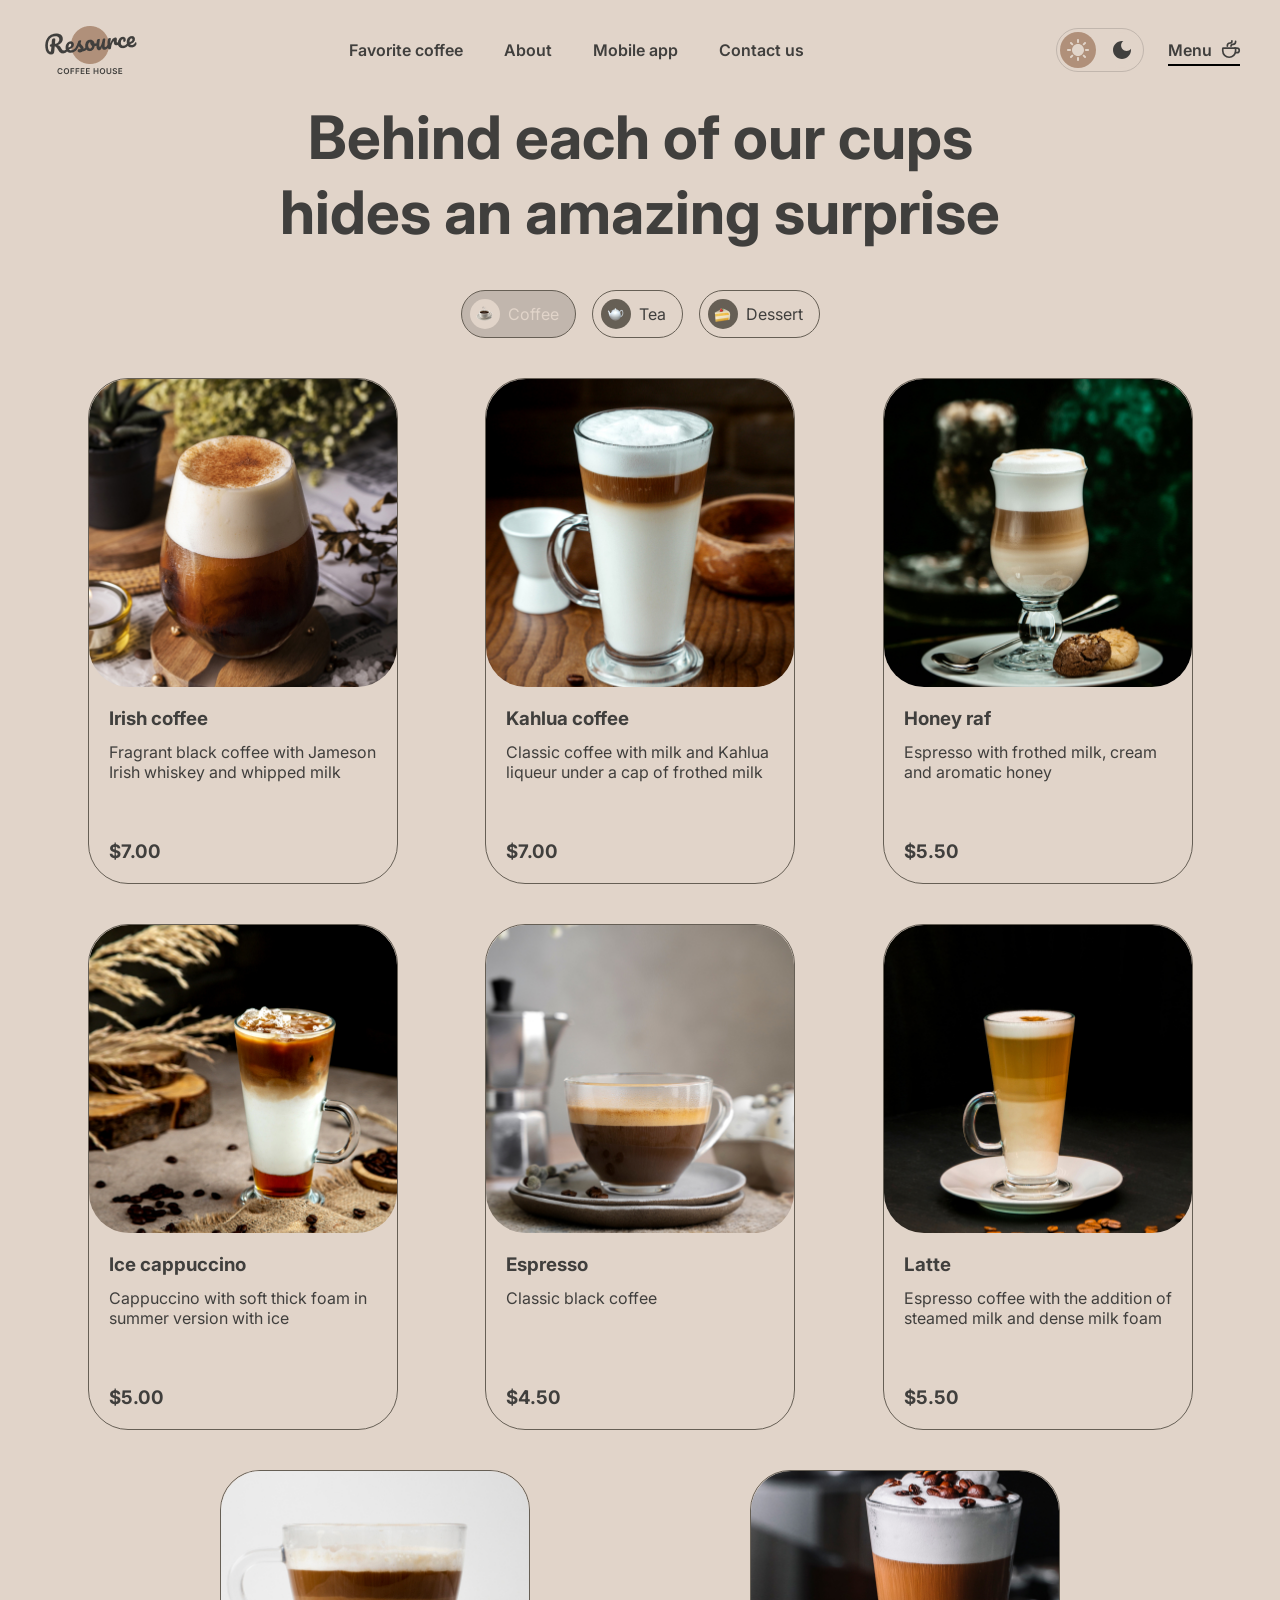
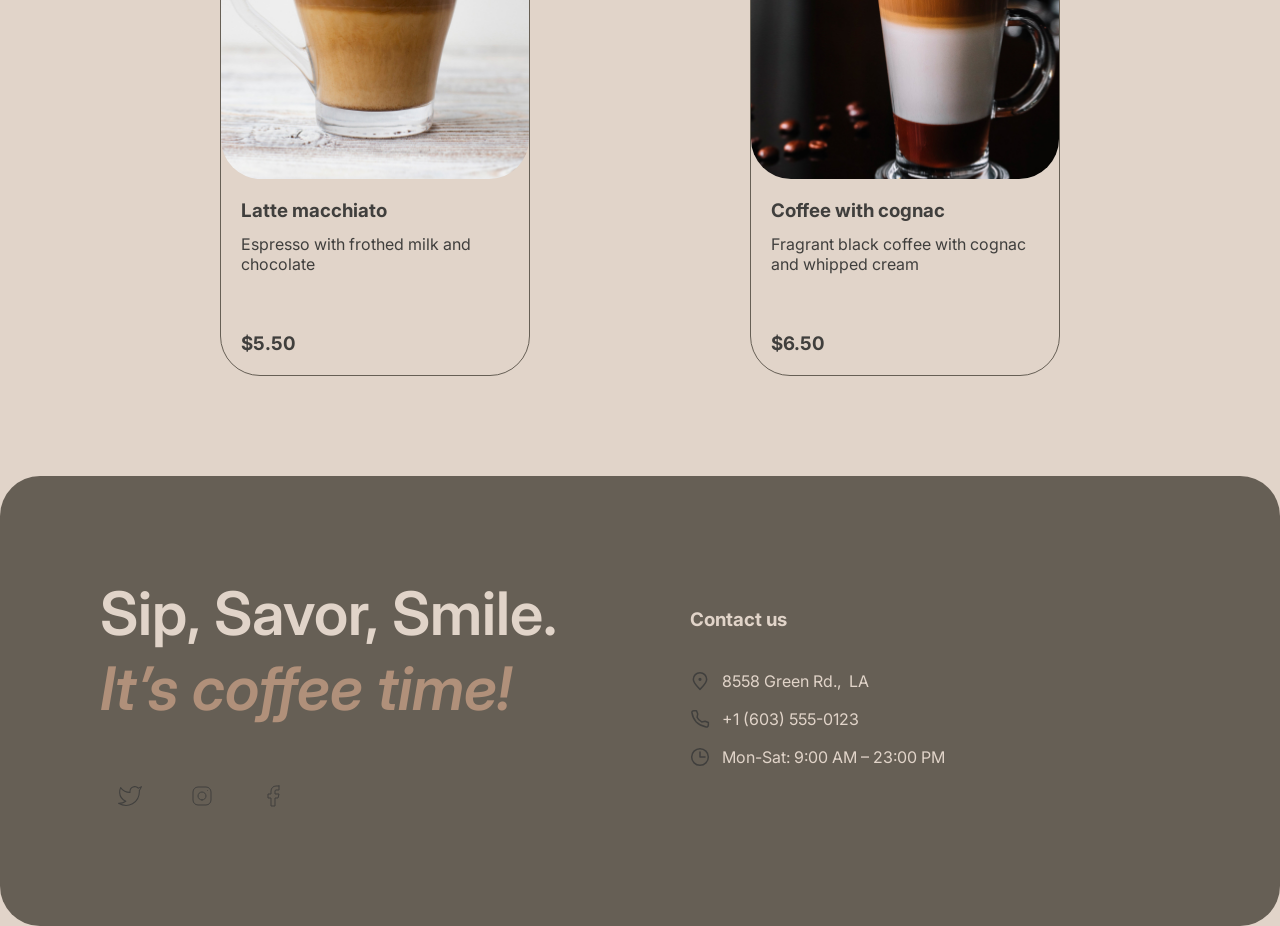
==== menu.html @ 3790f5d2 "fix: correct header nav links" ====
<!DOCTYPE html>
<html lang="en">

<head>
    <meta charset="UTF-8">
    <meta name="viewport" content="width=device-width, initial-scale=1.0">
    <link rel="stylesheet" href="./styles.css">
    <link rel="preconnect" href="https://fonts.googleapis.com">
    <link rel="preconnect" href="https://fonts.gstatic.com" crossorigin>
    <link
        href="https://fonts.googleapis.com/css2?family=Inter:ital,opsz,wght@0,14..32,100..900;1,14..32,100..900&display=swap"
        rel="stylesheet">
    <link rel="icon" type="image/x-icon" href="./assets/logo/logo.png">
    <title>Menu</title>
</head>

<body>
    <header>
        </div>
        <a href="./index.html" class="logo-container"></a>
        <nav>
            <ul>
                <li><a href="./index.html#favorite">Favorite coffee</a></li>
                <li><a href="./index.html#about">About</a></li>
                <li><a href="./index.html#mobile_app">Mobile app</a></li>
                <li><a href="./index.html#contact">Contact us</a></li>
            </ul>
        </nav>
        <div class="control-container">
            <div class="theme-btn">
                <button class="light"></button>
                <button class="dark"></button>
            </div>
            <div class="menu active"><a href="./menu.html">Menu</a></div>
            <div class="burger-btn">
                <span></span>
                <span></span>
            </div>
        </div>
    </header>
    <main>
        <div id="menu">
            <h1>Behind each of our cups hides an<span class="accent"> amazing surprise</span></h1>
            <div class="menu-selection">
                <div class="option active">
                    <div class="icon icon-coffee active"></div>Coffee
                </div>
                <div class="option fake_hover">
                    <div class="icon icon-tea"></div>Tea
                </div>
                <div class="option fake_hover">
                    <div class="icon icon-dessert"></div>Dessert
                </div>
            </div>
            <div class="items">
                <div class="item-card">
                    <div class="item-image coffee1"></div>
                    <div class="item-description">
                        <h3>Irish coffee</h3>
                        <p class="medium">Fragrant black coffee with Jameson Irish whiskey and whipped milk</p>
                        <h3 class="price">$7.00</h3>
                    </div>

                </div>
                <div class="item-card">
                    <div class="item-image coffee2"></div>
                    <div class="item-description">
                        <h3>Kahlua coffee</h3>
                        <p class="medium">Classic coffee with milk and Kahlua liqueur under a cap of frothed milk
                        </p>
                        <h3 class="price">$7.00</h3>
                    </div>

                </div>
                <div class="item-card">
                    <div class="item-image coffee3"></div>
                    <div class="item-description">
                        <h3>Honey raf</h3>
                        <p class="medium">Espresso with frothed milk, cream and aromatic honey</p>
                        <h3 class="price">$5.50</h3>
                    </div>

                </div>
                <div class="item-card">
                    <div class="item-image coffee4"></div>
                    <div class="item-description">
                        <h3>Ice cappuccino</h3>
                        <p class="medium">Cappuccino with soft thick foam in summer version with ice</p>
                        <h3 class="price">$5.00</h3>
                    </div>

                </div>
                <div class="item-card">
                    <div class="item-image coffee5"></div>
                    <div class="item-description">
                        <h3>Espresso</h3>
                        <p class="medium">Classic black coffee</p>
                        <h3 class="price">$4.50</h3>
                    </div>

                </div>
                <div class="item-card">
                    <div class="item-image coffee6"></div>
                    <div class="item-description">
                        <h3>Latte</h3>
                        <p class="medium">Espresso coffee with the addition of steamed milk and dense milk foam</p>
                        <h3 class="price">$5.50</h3>
                    </div>

                </div>
                <div class="item-card">
                    <div class="item-image coffee7"></div>
                    <div class="item-description">
                        <h3>Latte macchiato</h3>
                        <p class="medium">Espresso with frothed milk and chocolate</p>
                        <h3 class="price">$5.50</h3>
                    </div>

                </div>
                <div class="item-card">
                    <div class="item-image coffee8"></div>
                    <div class="item-description">
                        <h3>Coffee with cognac</h3>
                        <p class="medium">Fragrant black coffee with cognac and whipped cream</p>
                        <h3 class="price">$6.50</h3>
                    </div>

                </div>
            </div>
            <div class="refresh-wrapper">
                <div class="refresh-btn"></div>
            </div>
        </div>
    </main>
    <footer id="contact">
        <div class="social-info">
            <h2>Sip, Savor, Smile. <span class="accent">It’s coffee time!</span></h2>
            <div class="social-icons">
                <div class="social twitter"></div>
                <div class="social instagram"></div>
                <div class="social facebook"></div>
            </div>
        </div>
        <div class="contact">
            <h3>Contact us</h3>
            <div class="contact-info">
                <a href="https://www.google.com/maps/place/Park/@53.8864918,30.3527795,14.5z/data=!4m6!3m5!1s0x46d051f1eafa36c5:0x2353c662f886dcbc!8m2!3d53.8942931!4d30.339052!16s%2Fg%2F11f06lzqp8?entry=ttu"
                    target="_blank">
                    <div class="contact-item address">
                        <p class="link-button">8558 Green Rd., &nbsp;LA</p>
                    </div>
                </a>
                <a href="tel:16035550123">
                    <div class="contact-item phone">
                        <p class="link-button">+1 (603) 555-0123</p>
                    </div>
                </a>
                <div class="contact-item working-hours">
                    <p class="link-button">Mon-Sat: 9:00 AM – 23:00 PM</p>
                </div>
            </div>
        </div>
    </footer>
</body>

</html>
---- styles.css ----
:root {
  --text-primary: #403F3D;
  --text-inverse: #E1D4C9;
  --text-accent: #B0907A;
  --bg-page: #E1D4C9;
  --bg-container: #665F55;
  --bg-overlay: rgba(64, 63, 61, 0.8);
  --border-primary: #C1B6AD;
  --border-inverse: #665F55;
  --logo: url('./assets/logo/light.png');
}

[data-theme=dark] {
  --text-primary: #E1D4C9;
  --text-inverse: #E1D4C9;
  --text-accent: #B0907A;
  --bg-page: #292826;
  --bg-container: #403F3D;
  --bg-overlay: rgba(41, 40, 38, 0.8);
  --border-primary: #665F55;
  --border-inverse: #C1B6AD;
  --logo: url('./assets/logo/dark.png');
}

a {
  color: inherit;
  text-decoration: none;
  background-color: transparent;
  cursor: pointer;
}
a:visited, a:hover, a:active, a:focus {
  color: inherit;
  text-decoration: none;
}

button,
input[type=button],
input[type=submit],
input[type=reset] {
  background: none;
  border: none;
  padding: 0;
  margin: 0;
  font: inherit;
  color: inherit;
  cursor: pointer;
  text-align: inherit;
  -webkit-appearance: none;
  -moz-appearance: none;
  appearance: none;
}

* {
  box-sizing: border-box;
  margin: 0;
  padding: 0;
}

ul {
  list-style: none;
  margin: 0;
  padding: 0;
}

html {
  scroll-behavior: smooth;
}

body {
  font-family: "Inter", sans-serif;
  display: flex;
  flex-direction: column;
  justify-content: center;
  background-color: var(--bg-page);
  color: var(--text-primary);
}

header {
  display: flex;
  width: 100%;
  max-width: 1440px;
  margin: 0 auto;
  padding: 20px 40px;
  justify-content: space-between;
}
header .logo-container {
  display: inline-block;
  background-image: var(--logo);
  height: 60px;
  min-width: 100px;
}
header nav {
  display: flex;
  align-items: center;
  max-width: 455px;
  width: 100%;
}
header nav ul {
  width: 100%;
  display: flex;
  justify-content: space-between;
}
header nav ul li a {
  font-size: 16px;
  font-weight: 600;
  line-height: 150%;
  position: relative;
}
header nav ul li a::after {
  content: "";
  position: absolute;
  bottom: 0;
  left: 50%;
  transform: translateX(-50%) scaleX(0);
  width: 100%;
  height: 2px;
  background-color: var(--text-primary);
  transition: transform 0.3s ease;
}
header nav ul li a:hover::after {
  transform: translateX(-50%) scaleX(1);
}
header .control-container {
  display: flex;
  align-items: center;
  padding-left: 44px;
  gap: 24px;
}
header .control-container .theme-btn {
  border: 1px solid var(--border-primary);
  border-radius: 22px;
  width: 88px;
  height: 44px;
  display: flex;
  justify-content: center;
  align-items: center;
  gap: 8px;
}
header .control-container .theme-btn button {
  width: 36px;
  height: 36px;
  border-radius: 50%;
  display: flex;
  align-items: center;
  justify-content: center;
  padding: 0;
  transition: background-color 0.2s;
}
header .control-container .theme-btn button.light {
  background-color: var(--text-accent);
}
header .control-container .theme-btn button.light::before {
  content: "";
  display: inline-block;
  width: 22px;
  height: 22px;
  background-color: var(--text-inverse);
  -webkit-mask: url(./assets/icons/Sun.svg) center/contain no-repeat;
  mask: url(./assets/icons/Sun.svg) center/contain no-repeat;
}
header .control-container .theme-btn button.dark {
  background-color: var(--bg-page);
}
header .control-container .theme-btn button.dark::before {
  content: "";
  display: inline-block;
  width: 18px;
  height: 18px;
  background-color: var(--text-primary);
  -webkit-mask: url(./assets/icons/Moon.svg) center/contain no-repeat;
  mask: url(./assets/icons/Moon.svg) center/contain no-repeat;
}
header .control-container .theme-btn button.dark:hover {
  background-color: var(--border-inverse);
}
header .control-container .theme-btn button.dark:hover::before {
  content: "";
  display: inline-block;
  width: 18px;
  height: 18px;
  background-color: var(--text-inverse);
  -webkit-mask: url(./assets/icons/Moon.svg) center/contain no-repeat;
  mask: url(./assets/icons/Moon.svg) center/contain no-repeat;
}
header .control-container .menu {
  display: flex;
  align-items: center;
  width: 72px;
  height: 22px;
  position: relative;
}
header .control-container .menu a {
  font-size: 16px;
  font-weight: 600;
  line-height: 150%;
  position: relative;
}
header .control-container .menu a::after {
  position: absolute;
  right: -30px;
  content: "";
  display: inline-block;
  width: 22px;
  height: 22px;
  background-color: var(--text-primary);
  -webkit-mask: url(./assets/icons/coffee-cup.svg) center/contain no-repeat;
  mask: url(./assets/icons/coffee-cup.svg) center/contain no-repeat;
}
header .control-container .menu::after {
  content: "";
  position: absolute;
  bottom: -5px;
  left: 50%;
  transform: translateX(-50%) scaleX(0);
  width: 100%;
  height: 2px;
  background-color: black;
  transition: transform 0.3s ease;
}
header .control-container .menu:hover::after {
  transform: translateX(-50%) scaleX(1);
}
header .control-container .menu.active::after {
  transform: translateX(-50%) scaleX(1);
}
header .control-container .burger-btn {
  display: none;
  height: 44px;
  width: 44px;
  border-radius: 50%;
  flex-direction: column;
  align-items: center;
  justify-content: center;
  gap: 6px;
  padding: 0;
  border: 1px solid var(--border-inverse);
  background: transparent;
  cursor: pointer;
  width: 44px;
  height: 44px;
  border-radius: 50%;
  transition: border-color 0.2s, background-color 0.2s;
}
header .control-container .burger-btn span {
  display: block;
  width: 20px;
  height: 2px;
  background-color: var(--text-primary);
  border-radius: 1px;
  transition: transform 0.3s ease, opacity 0.3s ease;
}
header .control-container .burger-btn:hover {
  border-color: var(--text-accent);
}
header .control-container .burger-btn:hover span {
  background-color: var(--text-accent);
}
header .control-container .burger-btn.is-open span:nth-child(1) {
  transform: translateY(4px) rotate(45deg);
}
header .control-container .burger-btn.is-open span:nth-child(2) {
  transform: translateY(-4px) rotate(-45deg);
}
@media (max-width: 768px) {
  header nav {
    display: none;
  }
  header .control-container .menu {
    display: none;
  }
  header .control-container .burger-btn {
    display: flex;
  }
}
@media (max-width: 600px) {
  header {
    padding: 20px 16px;
  }
  header .control-container {
    gap: 12px;
  }
}

main {
  max-width: 1440px;
  padding: 0 40px;
  margin: auto;
  width: 100%;
}
@media (max-width: 600px) {
  main {
    padding: 0 16px;
  }
}

#hero {
  max-width: 1440px;
  max-height: 644px;
  width: 100%;
  border-radius: 40px;
  background-image: url(./assets/img/img-hero.jpg);
  background-position: center;
  background-size: cover;
  display: flex;
  align-items: center;
  padding: 100px clamp(60px, 5.95vw + 14.3px, 100px);
}
#hero .info {
  max-width: 530px;
  display: flex;
  flex-direction: column;
  gap: 40px;
}
#hero .info h1 {
  font-size: 72px;
  font-weight: 600;
  line-height: 105%;
  color: var(--text-inverse);
}
#hero .info h1 span {
  font-size: 72px;
  font-weight: 600;
  line-height: 105%;
  font-style: italic;
  color: var(--text-accent);
}
#hero .info p {
  font-size: 16px;
  font-weight: 400;
  line-height: 150%;
  color: var(--text-inverse);
}
#hero .info button a {
  font-size: 16px;
  font-weight: 600;
  line-height: 150%;
  display: inline-flex;
  align-items: center;
  justify-content: center;
  padding: 20px 78px;
  border-radius: 100px;
  background-color: var(--bg-page);
  color: var(--text-primary);
  position: relative;
  overflow: hidden;
}
#hero .info button a span {
  display: inline-block;
  transition: transform 0.3s ease;
}
#hero .info button a::after {
  content: "";
  display: inline-block;
  width: 22px;
  height: 22px;
  background-color: var(--text-primary);
  -webkit-mask: url(./assets/icons/coffee-cup.svg) center/contain no-repeat;
  mask: url(./assets/icons/coffee-cup.svg) center/contain no-repeat;
  position: absolute;
  top: 50%;
  right: 60px;
  transform: translateY(-50%) translateX(-10px);
  opacity: 0;
  transition: opacity 0.3s ease, transform 0.3s ease;
  pointer-events: none;
}
#hero .info button a:hover span {
  transform: translateX(-14px);
}
#hero .info button a:hover::after {
  opacity: 1;
  transform: translateY(-50%) translateX(0);
}
#hero .info .control-container {
  gap: 12px;
}
@media (max-width: 768px) {
  #hero .info {
    margin: 0;
    padding: 0 16px;
  }
  #hero .info h1 {
    font-size: 42px;
    font-weight: 600;
    line-height: 115%;
  }
  #hero .info h1 span {
    font-size: 42px;
    font-weight: 600;
    line-height: 115%;
    font-style: italic;
  }
}
@media (max-width: 600px) {
  #hero {
    padding: 60px 16px;
  }
  #hero .info h1 {
    font-size: 42px;
    font-weight: 600;
    line-height: 115%;
  }
  #hero .info h1 span {
    font-size: 42px;
    font-weight: 600;
    line-height: 115%;
    font-style: italic;
  }
}

#favorite {
  padding: 100px 0;
  display: flex;
  flex-direction: column;
  align-items: center;
}
#favorite h2 {
  font-size: 60px;
  font-weight: 600;
  line-height: 125%;
  color: var(--text-primary);
}
#favorite h2 span {
  font-size: 60px;
  font-weight: 600;
  line-height: 125%;
  font-style: italic;
  color: var(--text-accent);
}
#favorite .carousel-section {
  display: flex;
  align-items: center;
  justify-content: space-between;
  width: 100%;
}
#favorite .carousel-section button {
  border-radius: 50%;
  height: 60px;
  min-width: 60px;
  border: 1px solid var(--border-inverse);
  background: transparent;
  display: flex;
  align-items: center;
  justify-content: center;
  cursor: pointer;
  transition: border-color 0.2s, background-color 0.2s;
}
#favorite .carousel-section button.left::before {
  content: "";
  display: inline-block;
  width: 24px;
  height: 24px;
  background-color: var(--text-primary);
  -webkit-mask: url(./assets/icons/arrow-left.svg) center/contain no-repeat;
  mask: url(./assets/icons/arrow-left.svg) center/contain no-repeat;
}
#favorite .carousel-section button.right::before {
  content: "";
  display: inline-block;
  width: 24px;
  height: 24px;
  background-color: var(--text-primary);
  -webkit-mask: url(./assets/icons/arrow-left.svg) center/contain no-repeat;
  mask: url(./assets/icons/arrow-left.svg) center/contain no-repeat;
  transform: rotate(180deg);
}
#favorite .carousel-section button:hover {
  background-color: var(--border-inverse);
  border-color: var(--border-inverse);
}
#favorite .carousel-section button:hover::before {
  background-color: var(--text-inverse);
}
#favorite .carousel-section .carousel {
  text-align: center;
  max-width: 480px;
  width: 100%;
  display: flex;
  flex-direction: column;
  align-items: center;
}
#favorite .carousel-section .carousel img {
  display: block;
  width: 100%;
  max-width: 480px;
  height: auto;
  flex: 1 1 auto;
  min-width: 0;
}
#favorite .carousel-section .carousel h3 {
  font-size: 24px;
  font-weight: 600;
  line-height: 125%;
  color: var(--text-primary);
  padding-top: 20px;
}
#favorite .carousel-section .carousel p {
  font-size: 16px;
  font-weight: 400;
  line-height: 150%;
  color: var(--text-primary);
  padding: 16px 0;
}
#favorite .pagination {
  display: flex;
  justify-content: center;
  align-items: center;
  gap: 12px;
  margin-top: 40px;
}
#favorite .pagination .dot {
  display: block;
  min-width: 40px;
  height: 4px;
  border-radius: 100px;
  background-color: var(--border-primary);
  transition: background-color 0.3s ease, width 0.3s ease;
}
#favorite .pagination .dot.is-active {
  background-color: var(--text-primary);
}
@media (max-width: 768px) {
  #favorite h2 {
    font-size: 32px;
    font-weight: 600;
    line-height: 125%;
  }
  #favorite h2 span {
    font-size: 32px;
    font-weight: 600;
    line-height: 125%;
    font-style: italic;
  }
}

#about h2 {
  font-size: 60px;
  font-weight: 600;
  line-height: 125%;
  color: var(--text-primary);
}
#about h2 span {
  font-size: 60px;
  font-weight: 600;
  line-height: 125%;
  font-style: italic;
  color: var(--text-accent);
}
#about h2 {
  padding-bottom: 40px;
}
#about .photo-container {
  display: flex;
  flex-direction: column;
  flex-wrap: wrap;
  max-height: 1060px;
  -moz-column-gap: 40px;
       column-gap: 40px;
  row-gap: 40px;
}
#about .photo-container .photo {
  width: calc((100% - 40px) / 2);
  border-radius: 20px;
  background-position: center;
  background-size: 110%;
  transition: background-size 0.5s linear;
}
#about .photo-container .photo:hover {
  background-size: 100%;
}
#about .photo-container .t1 {
  aspect-ratio: 660/590;
}
#about .photo-container .t2 {
  height: 430px;
}
#about .photo-container .p1 {
  background-image: url(./assets/img/about-1.jpg);
}
#about .photo-container .p2 {
  background-image: url(./assets/img/about-2.jpg);
}
#about .photo-container .p3 {
  background-image: url(./assets/img/about-3.jpg);
}
#about .photo-container .p4 {
  background-image: url(./assets/img/about-4.jpg);
}

#mobile_app {
  display: flex;
  justify-content: space-between;
}
#mobile_app .mobile-wrapper {
  display: flex;
  align-items: center;
}
#mobile_app .mobile-wrapper .download_info {
  max-width: 630px;
  display: flex;
  flex-direction: column;
  gap: 40px;
}
#mobile_app .mobile-wrapper .download_info h2 {
  font-size: 60px;
  font-weight: 600;
  line-height: 125%;
  color: var(--text-primary);
}
#mobile_app .mobile-wrapper .download_info h2 span {
  font-size: 60px;
  font-weight: 600;
  line-height: 125%;
  font-style: italic;
  color: var(--text-accent);
}
#mobile_app .mobile-wrapper .download_info p {
  font-size: 16px;
  font-weight: 400;
  line-height: 150%;
  color: var(--text-primary);
}
#mobile_app .mobile-wrapper .download_info .download_app {
  display: flex;
  gap: 20px;
}
#mobile_app .mobile-wrapper .download_info .download_app .button {
  display: flex;
  align-items: center;
  justify-content: center;
  gap: 12px;
  width: 200px;
  height: 64px;
  padding: 12px 20px;
  border: 1px solid var(--border-primary);
  border-radius: 100px;
  background-color: transparent;
  color: var(--text-primary);
  cursor: pointer;
  transition: border-color 0.3s ease, background-color 0.3s ease, color 0.3s ease;
}
#mobile_app .mobile-wrapper .download_info .download_app .button:hover {
  background-color: var(--bg-container);
  color: var(--text-inverse);
  border-color: transparent;
}
#mobile_app .mobile-wrapper .download_info .download_app .button:hover::before {
  background-color: var(--text-inverse);
}
#mobile_app .mobile-wrapper .download_info .download_app .button.app-store::before {
  content: "";
  display: inline-block;
  width: 24px;
  height: 24px;
  background-color: var(--text-primary);
  -webkit-mask: url(./assets/icons/apple.svg) center/contain no-repeat;
  mask: url(./assets/icons/apple.svg) center/contain no-repeat;
  flex-shrink: 0;
}
#mobile_app .mobile-wrapper .download_info .download_app .button.google-play::before {
  content: "";
  display: inline-block;
  width: 24px;
  height: 24px;
  background-color: var(--text-primary);
  -webkit-mask: url(./assets/icons/android.svg) center/contain no-repeat;
  mask: url(./assets/icons/android.svg) center/contain no-repeat;
  flex-shrink: 0;
}
#mobile_app .phone_photo {
  display: flex;
  align-items: center;
}
#mobile_app .phone_photo img {
  max-width: 100%;
}

footer {
  display: flex;
  border-radius: 40px;
  padding: 100px;
  gap: 100px;
  background-color: var(--bg-container);
  color: var(--text-inverse);
}
footer .social-info {
  flex: 1;
}
footer .social-info h2 {
  font-size: 60px;
  font-weight: 600;
  line-height: 125%;
  color: var(--text-inverse);
}
footer .social-info h2 span {
  font-size: 60px;
  font-weight: 600;
  line-height: 125%;
  font-style: italic;
  color: var(--text-accent);
}
footer .social-info .social-icons {
  margin-top: 40px;
  display: flex;
  gap: 12px;
}
footer .social-info .social-icons .social {
  display: flex;
  align-items: center;
  justify-content: center;
  width: 60px;
  height: 60px;
  border: 1px solid var(--border-inverse);
  border-radius: 50%;
  cursor: pointer;
  background-color: transparent;
  transition: border-color 0.3s ease, background-color 0.3s ease;
}
footer .social-info .social-icons .social::before {
  content: "";
  flex-shrink: 0;
}
footer .social-info .social-icons .social.twitter::before {
  display: inline-block;
  width: 24px;
  height: 24px;
  background-color: var(--text-primary);
  -webkit-mask: url(./assets/icons/twitter.svg) center/contain no-repeat;
  mask: url(./assets/icons/twitter.svg) center/contain no-repeat;
}
footer .social-info .social-icons .social.instagram::before {
  display: inline-block;
  width: 24px;
  height: 24px;
  background-color: var(--text-primary);
  -webkit-mask: url(./assets/icons/instagram.svg) center/contain no-repeat;
  mask: url(./assets/icons/instagram.svg) center/contain no-repeat;
}
footer .social-info .social-icons .social.facebook::before {
  display: inline-block;
  width: 24px;
  height: 24px;
  background-color: var(--text-primary);
  -webkit-mask: url(./assets/icons/facebook.svg) center/contain no-repeat;
  mask: url(./assets/icons/facebook.svg) center/contain no-repeat;
}
footer .social-info .social-icons .social:hover {
  background-color: var(--bg-container);
  border-color: transparent;
}
footer .social-info .social-icons .social:hover.twitter::before, footer .social-info .social-icons .social:hover.instagram::before, footer .social-info .social-icons .social:hover.facebook::before {
  background-color: var(--text-inverse);
}
footer .contact {
  flex: 1;
  margin-top: 32px;
}
footer .contact .contact-info {
  margin-top: 40px;
  display: inline-flex;
  flex-direction: column;
  gap: 14px;
}
footer .contact .contact-info a {
  background: inherit;
  color: inherit;
  cursor: default;
}
footer .contact .contact-info .contact-item {
  display: inline-flex;
  align-items: center;
  gap: 12px;
  padding-left: 0;
  cursor: pointer;
  position: relative;
}
footer .contact .contact-info .contact-item::before {
  content: "";
  flex-shrink: 0;
  background-color: var(--text-primary);
  transition: background-color 0.3s ease;
}
footer .contact .contact-info .contact-item::after {
  content: "";
  position: absolute;
  bottom: -4px;
  left: 0;
  width: 100%;
  height: 2px;
  background-color: var(--border-inverse);
  transform: scaleX(0);
  transform-origin: left;
  transition: transform 0.5s ease-in-out;
}
footer .contact .contact-info .contact-item:hover::after {
  transform: scaleX(1);
}
footer .contact .contact-info .address::before {
  display: inline-block;
  width: 20px;
  height: 20px;
  background-color: var(--text-primary);
  -webkit-mask: url(./assets/icons/address.svg) center/contain no-repeat;
  mask: url(./assets/icons/address.svg) center/contain no-repeat;
}
footer .contact .contact-info .phone::before {
  display: inline-block;
  width: 20px;
  height: 20px;
  background-color: var(--text-primary);
  -webkit-mask: url(./assets/icons/phone.svg) center/contain no-repeat;
  mask: url(./assets/icons/phone.svg) center/contain no-repeat;
}
footer .contact .contact-info .working-hours::before {
  display: inline-block;
  width: 20px;
  height: 20px;
  background-color: var(--text-primary);
  -webkit-mask: url(./assets/icons/clock.svg) center/contain no-repeat;
  mask: url(./assets/icons/clock.svg) center/contain no-repeat;
}

#menu {
  display: flex;
  flex-direction: column;
  align-items: center;
}
#menu h1 {
  text-align: center;
  font-size: 60px;
  line-height: 125%;
  max-width: 800px;
}
#menu .menu-selection {
  margin: 40px 0;
  display: flex;
  gap: 16px;
  justify-content: center;
}
#menu .menu-selection .option {
  text-align: right;
  padding: 8px 16px 8px 8px;
  border: 1px solid var(--border-inverse);
  border-radius: 100px;
  display: flex;
  align-items: center;
  gap: 8px;
}
#menu .menu-selection .option.active {
  background-color: var(--border-primary);
  color: var(--bg-page);
}
#menu .menu-selection .option .icon {
  width: 30px;
  height: 30px;
  border-radius: 50%;
  background-position: center;
  background-repeat: no-repeat;
  background-color: var(--border-inverse);
}
#menu .menu-selection .option .icon.active {
  background-color: var(--bg-page);
}
#menu .menu-selection .option .icon-coffee {
  background-image: url(./assets/icons/coffee.png);
}
#menu .menu-selection .option .icon-tea {
  background-image: url(./assets/icons/tea.png);
}
#menu .menu-selection .option .icon-dessert {
  background-image: url(./assets/icons/dessert.png);
}
#menu .items {
  max-width: 1360px;
  display: flex;
  flex-wrap: wrap;
  justify-content: space-evenly;
  row-gap: 40px;
  -moz-column-gap: 40px;
       column-gap: 40px;
  margin-bottom: 100px;
}
#menu .items .item-card {
  width: 310px;
  height: 506px;
  border: 1px solid var(--border-inverse);
  border-radius: 40px;
  cursor: pointer;
}
#menu .items .item-card .item-image {
  width: 308px;
  height: 308px;
  border-radius: 40px;
  background-position: center;
  background-size: 110%;
  transition: background-size 0.5s linear;
}
#menu .items .item-card .item-description {
  height: 196px;
  padding: 20px;
  display: flex;
  flex-direction: column;
}
#menu .items .item-card .item-description p {
  padding-top: 12px;
  flex-grow: 1;
}
#menu .items .item-card:hover .item-image {
  background-size: 100%;
}
#menu .items .coffee1 {
  background-image: url(./assets/img/coffee_item_1.jpg);
}
#menu .items .coffee2 {
  background-image: url(./assets/img/coffee_item_2.jpg);
}
#menu .items .coffee3 {
  background-image: url(./assets/img/coffee_item_3.jpg);
}
#menu .items .coffee4 {
  background-image: url(./assets/img/coffee_item_4.jpg);
}
#menu .items .coffee5 {
  background-image: url(./assets/img/coffee_item_5.jpg);
}
#menu .items .coffee6 {
  background-image: url(./assets/img/coffee_item_6.jpg);
}
#menu .items .coffee7 {
  background-image: url(./assets/img/coffee_item_7.jpg);
}
#menu .items .coffee8 {
  background-image: url(./assets/img/coffee_item_8.jpg);
}/*# sourceMappingURL=styles.css.map */
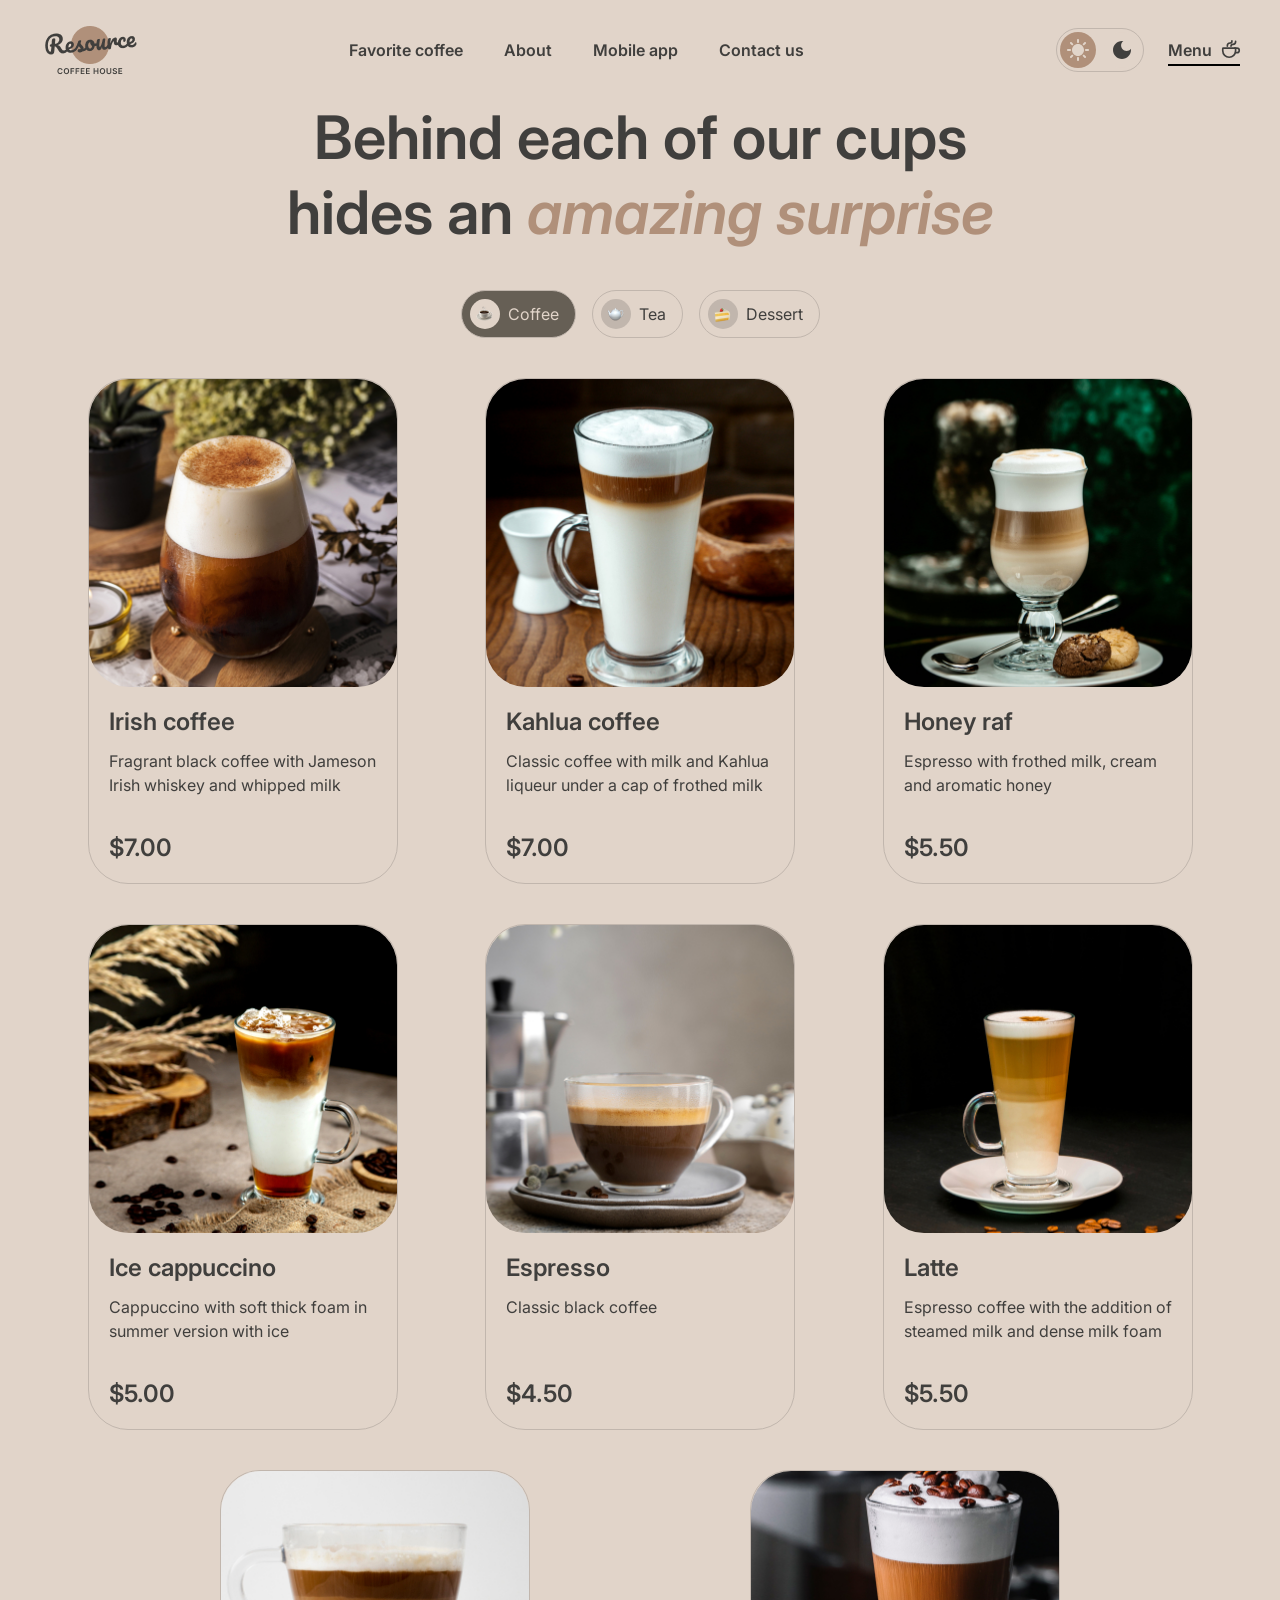
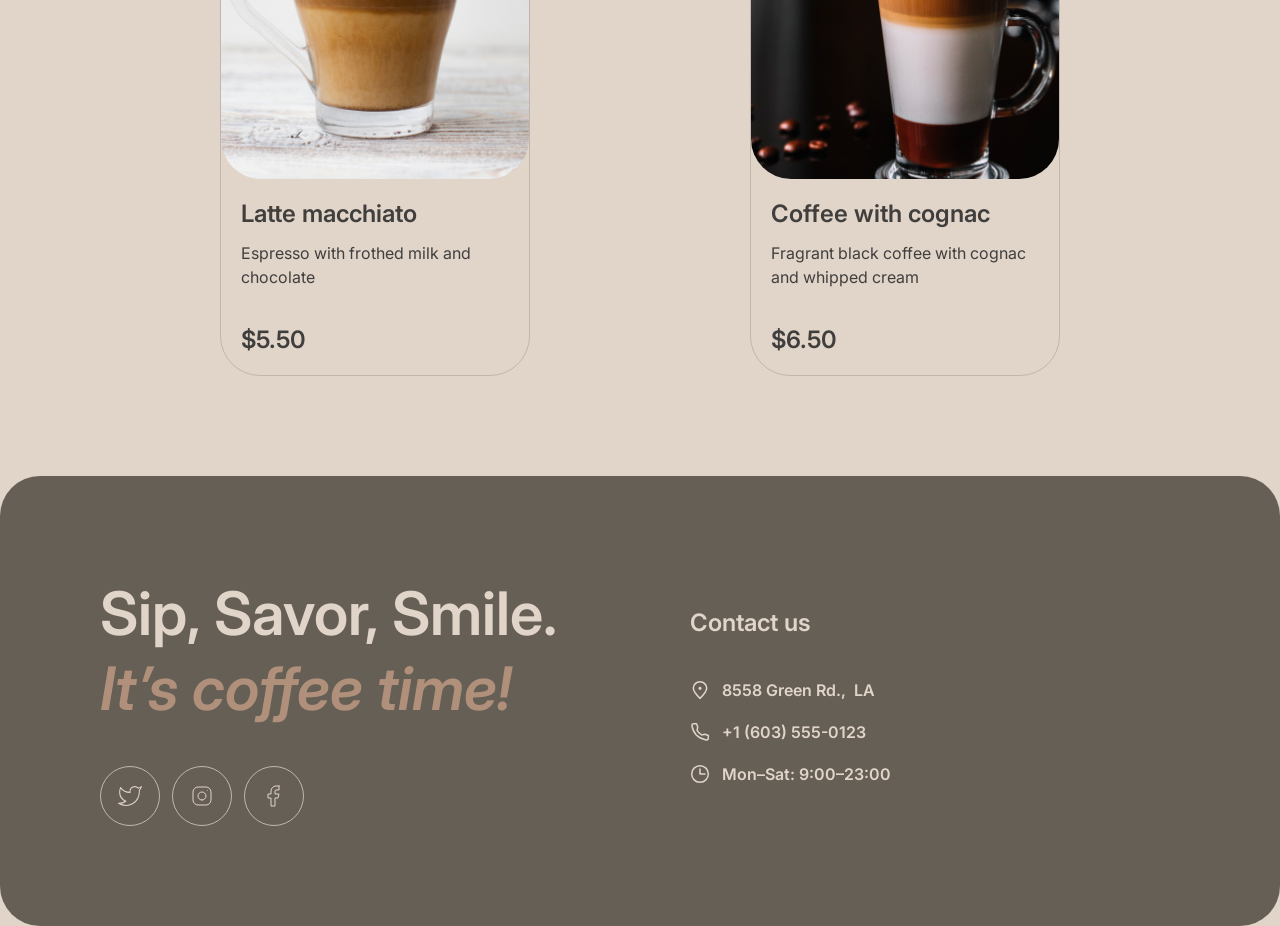
==== commit f962b953: "fix: correct menu page" ====
--- a/menu.html
+++ b/menu.html
@@ -40,15 +40,15 @@
     </header>
     <main>
         <div id="menu">
-            <h1>Behind each of our cups hides an<span class="accent"> amazing surprise</span></h1>
+            <h1>Behind each of our cups hides an<span> amazing surprise</span></h1>
             <div class="menu-selection">
                 <div class="option active">
                     <div class="icon icon-coffee active"></div>Coffee
                 </div>
-                <div class="option fake_hover">
+                <div class="option">
                     <div class="icon icon-tea"></div>Tea
                 </div>
-                <div class="option fake_hover">
+                <div class="option">
                     <div class="icon icon-dessert"></div>Dessert
                 </div>
             </div>
@@ -156,7 +156,7 @@
                     </div>
                 </a>
                 <div class="contact-item working-hours">
-                    <p class="link-button">Mon-Sat: 9:00 AM – 23:00 PM</p>
+                    <p class="link-button">Mon–Sat: 9:00–23:00</p>
                 </div>
             </div>
         </div>
--- a/styles.css
+++ b/styles.css
@@ -419,6 +419,7 @@
   font-weight: 600;
   line-height: 125%;
   color: var(--text-primary);
+  padding-bottom: 40px;
 }
 #favorite h2 span {
   font-size: 60px;
@@ -465,8 +466,8 @@
   transform: rotate(180deg);
 }
 #favorite .carousel-section button:hover {
-  background-color: var(--border-inverse);
-  border-color: var(--border-inverse);
+  background-color: var(--bg-container);
+  border-color: var(--bg-container);
 }
 #favorite .carousel-section button:hover::before {
   background-color: var(--text-inverse);
@@ -494,12 +495,16 @@
   color: var(--text-primary);
   padding-top: 20px;
 }
+#favorite .carousel-section .carousel h3.price {
+  padding-top: 0px;
+}
 #favorite .carousel-section .carousel p {
   font-size: 16px;
   font-weight: 400;
   line-height: 150%;
   color: var(--text-primary);
   padding: 16px 0;
+  max-width: 470px;
 }
 #favorite .pagination {
   display: flex;
@@ -517,7 +522,7 @@
   transition: background-color 0.3s ease, width 0.3s ease;
 }
 #favorite .pagination .dot.is-active {
-  background-color: var(--text-primary);
+  background-color: var(--border-inverse);
 }
 @media (max-width: 768px) {
   #favorite h2 {
@@ -588,6 +593,7 @@
 }
 
 #mobile_app {
+  padding: 100px 0;
   display: flex;
   justify-content: space-between;
 }
@@ -602,6 +608,7 @@
   gap: 40px;
 }
 #mobile_app .mobile-wrapper .download_info h2 {
+  max-width: 600px;
   font-size: 60px;
   font-weight: 600;
   line-height: 125%;
@@ -627,12 +634,12 @@
 #mobile_app .mobile-wrapper .download_info .download_app .button {
   display: flex;
   align-items: center;
-  justify-content: center;
+  justify-content: left;
   gap: 12px;
   width: 200px;
   height: 64px;
   padding: 12px 20px;
-  border: 1px solid var(--border-primary);
+  border: 1px solid var(--border-inverse);
   border-radius: 100px;
   background-color: transparent;
   color: var(--text-primary);
@@ -650,22 +657,60 @@
 #mobile_app .mobile-wrapper .download_info .download_app .button.app-store::before {
   content: "";
   display: inline-block;
-  width: 24px;
-  height: 24px;
+  width: 36px;
+  height: 36px;
   background-color: var(--text-primary);
   -webkit-mask: url(./assets/icons/apple.svg) center/contain no-repeat;
   mask: url(./assets/icons/apple.svg) center/contain no-repeat;
   flex-shrink: 0;
+  transition: background-color 0.3s ease;
+}
+#mobile_app .mobile-wrapper .download_info .download_app .button.app-store:hover::before {
+  content: "";
+  display: inline-block;
+  width: 36px;
+  height: 36px;
+  background-color: var(--text-inverse);
+  -webkit-mask: url(./assets/icons/apple.svg) center/contain no-repeat;
+  mask: url(./assets/icons/apple.svg) center/contain no-repeat;
+  flex-shrink: 0;
+  transition: background-color 0.3s ease;
 }
 #mobile_app .mobile-wrapper .download_info .download_app .button.google-play::before {
   content: "";
   display: inline-block;
-  width: 24px;
-  height: 24px;
+  width: 36px;
+  height: 36px;
   background-color: var(--text-primary);
   -webkit-mask: url(./assets/icons/android.svg) center/contain no-repeat;
   mask: url(./assets/icons/android.svg) center/contain no-repeat;
   flex-shrink: 0;
+  transition: background-color 0.3s ease;
+}
+#mobile_app .mobile-wrapper .download_info .download_app .button.google-play:hover::before {
+  content: "";
+  display: inline-block;
+  width: 36px;
+  height: 36px;
+  background-color: var(--text-inverse);
+  -webkit-mask: url(./assets/icons/android.svg) center/contain no-repeat;
+  mask: url(./assets/icons/android.svg) center/contain no-repeat;
+  flex-shrink: 0;
+  transition: background-color 0.3s ease;
+}
+#mobile_app .mobile-wrapper .download_info .download_app .button .text {
+  display: flex;
+  flex-direction: column;
+}
+#mobile_app .mobile-wrapper .download_info .download_app .button .text .caption {
+  font-size: 10px;
+  font-weight: 600;
+  line-height: 140%;
+}
+#mobile_app .mobile-wrapper .download_info .download_app .button .text .action {
+  font-size: 16px;
+  font-weight: 600;
+  line-height: 150%;
 }
 #mobile_app .phone_photo {
   display: flex;
@@ -676,6 +721,8 @@
 }
 
 footer {
+  max-width: 1360px;
+  margin: auto;
   display: flex;
   border-radius: 40px;
   padding: 100px;
@@ -710,7 +757,7 @@
   justify-content: center;
   width: 60px;
   height: 60px;
-  border: 1px solid var(--border-inverse);
+  border: 1px solid var(--border-primary);
   border-radius: 50%;
   cursor: pointer;
   background-color: transparent;
@@ -724,7 +771,7 @@
   display: inline-block;
   width: 24px;
   height: 24px;
-  background-color: var(--text-primary);
+  background-color: var(--text-inverse);
   -webkit-mask: url(./assets/icons/twitter.svg) center/contain no-repeat;
   mask: url(./assets/icons/twitter.svg) center/contain no-repeat;
 }
@@ -732,7 +779,7 @@
   display: inline-block;
   width: 24px;
   height: 24px;
-  background-color: var(--text-primary);
+  background-color: var(--text-inverse);
   -webkit-mask: url(./assets/icons/instagram.svg) center/contain no-repeat;
   mask: url(./assets/icons/instagram.svg) center/contain no-repeat;
 }
@@ -740,26 +787,36 @@
   display: inline-block;
   width: 24px;
   height: 24px;
-  background-color: var(--text-primary);
+  background-color: var(--text-inverse);
   -webkit-mask: url(./assets/icons/facebook.svg) center/contain no-repeat;
   mask: url(./assets/icons/facebook.svg) center/contain no-repeat;
 }
 footer .social-info .social-icons .social:hover {
-  background-color: var(--bg-container);
+  background-color: var(--bg-page);
   border-color: transparent;
 }
 footer .social-info .social-icons .social:hover.twitter::before, footer .social-info .social-icons .social:hover.instagram::before, footer .social-info .social-icons .social:hover.facebook::before {
-  background-color: var(--text-inverse);
+  background-color: var(--text-primary);
 }
 footer .contact {
   flex: 1;
   margin-top: 32px;
+}
+footer .contact h3 {
+  font-size: 24px;
+  font-weight: 600;
+  line-height: 125%;
+  color: var(--text-inverse);
 }
 footer .contact .contact-info {
   margin-top: 40px;
   display: inline-flex;
   flex-direction: column;
   gap: 14px;
+  font-size: 16px;
+  font-weight: 600;
+  line-height: 150%;
+  color: var(--text-inverse);
 }
 footer .contact .contact-info a {
   background: inherit;
@@ -783,23 +840,22 @@
 footer .contact .contact-info .contact-item::after {
   content: "";
   position: absolute;
-  bottom: -4px;
-  left: 0;
+  bottom: -5px;
+  left: 50%;
+  transform: translateX(-50%) scaleX(0);
   width: 100%;
   height: 2px;
-  background-color: var(--border-inverse);
-  transform: scaleX(0);
-  transform-origin: left;
-  transition: transform 0.5s ease-in-out;
+  background-color: var(--text-inverse);
+  transition: transform 0.3s ease;
 }
 footer .contact .contact-info .contact-item:hover::after {
-  transform: scaleX(1);
+  transform: translateX(-50%) scaleX(1);
 }
 footer .contact .contact-info .address::before {
   display: inline-block;
   width: 20px;
   height: 20px;
-  background-color: var(--text-primary);
+  background-color: var(--text-inverse);
   -webkit-mask: url(./assets/icons/address.svg) center/contain no-repeat;
   mask: url(./assets/icons/address.svg) center/contain no-repeat;
 }
@@ -807,7 +863,7 @@
   display: inline-block;
   width: 20px;
   height: 20px;
-  background-color: var(--text-primary);
+  background-color: var(--text-inverse);
   -webkit-mask: url(./assets/icons/phone.svg) center/contain no-repeat;
   mask: url(./assets/icons/phone.svg) center/contain no-repeat;
 }
@@ -815,7 +871,7 @@
   display: inline-block;
   width: 20px;
   height: 20px;
-  background-color: var(--text-primary);
+  background-color: var(--text-inverse);
   -webkit-mask: url(./assets/icons/clock.svg) center/contain no-repeat;
   mask: url(./assets/icons/clock.svg) center/contain no-repeat;
 }
@@ -826,9 +882,20 @@
   align-items: center;
 }
 #menu h1 {
+  font-size: 60px;
+  font-weight: 600;
+  line-height: 125%;
+  color: var(--text-primary);
+}
+#menu h1 span {
+  font-size: 60px;
+  font-weight: 600;
+  line-height: 125%;
+  font-style: italic;
+  color: var(--text-accent);
+}
+#menu h1 {
   text-align: center;
-  font-size: 60px;
-  line-height: 125%;
   max-width: 800px;
 }
 #menu .menu-selection {
@@ -836,19 +903,29 @@
   display: flex;
   gap: 16px;
   justify-content: center;
+  color: var(--text-primary);
 }
 #menu .menu-selection .option {
   text-align: right;
   padding: 8px 16px 8px 8px;
-  border: 1px solid var(--border-inverse);
+  border: 1px solid var(--border-primary);
   border-radius: 100px;
   display: flex;
   align-items: center;
   gap: 8px;
+  cursor: pointer;
+  transition: background-color 0.3s ease, color 0.3s ease, border-color 0.3s ease;
 }
 #menu .menu-selection .option.active {
-  background-color: var(--border-primary);
+  background-color: var(--bg-container);
   color: var(--bg-page);
+}
+#menu .menu-selection .option:hover {
+  background-color: var(--bg-container);
+  color: var(--bg-page);
+}
+#menu .menu-selection .option:hover .icon {
+  background-color: var(--bg-page);
 }
 #menu .menu-selection .option .icon {
   width: 30px;
@@ -856,7 +933,7 @@
   border-radius: 50%;
   background-position: center;
   background-repeat: no-repeat;
-  background-color: var(--border-inverse);
+  background-color: var(--border-primary);
 }
 #menu .menu-selection .option .icon.active {
   background-color: var(--bg-page);
@@ -883,7 +960,7 @@
 #menu .items .item-card {
   width: 310px;
   height: 506px;
-  border: 1px solid var(--border-inverse);
+  border: 1px solid var(--border-primary);
   border-radius: 40px;
   cursor: pointer;
 }
@@ -901,9 +978,19 @@
   display: flex;
   flex-direction: column;
 }
+#menu .items .item-card .item-description h3 {
+  font-size: 24px;
+  font-weight: 600;
+  line-height: 125%;
+  color: var(--text-primary);
+}
 #menu .items .item-card .item-description p {
   padding-top: 12px;
   flex-grow: 1;
+  font-size: 16px;
+  font-weight: 400;
+  line-height: 150%;
+  color: var(--text-primary);
 }
 #menu .items .item-card:hover .item-image {
   background-size: 100%;
